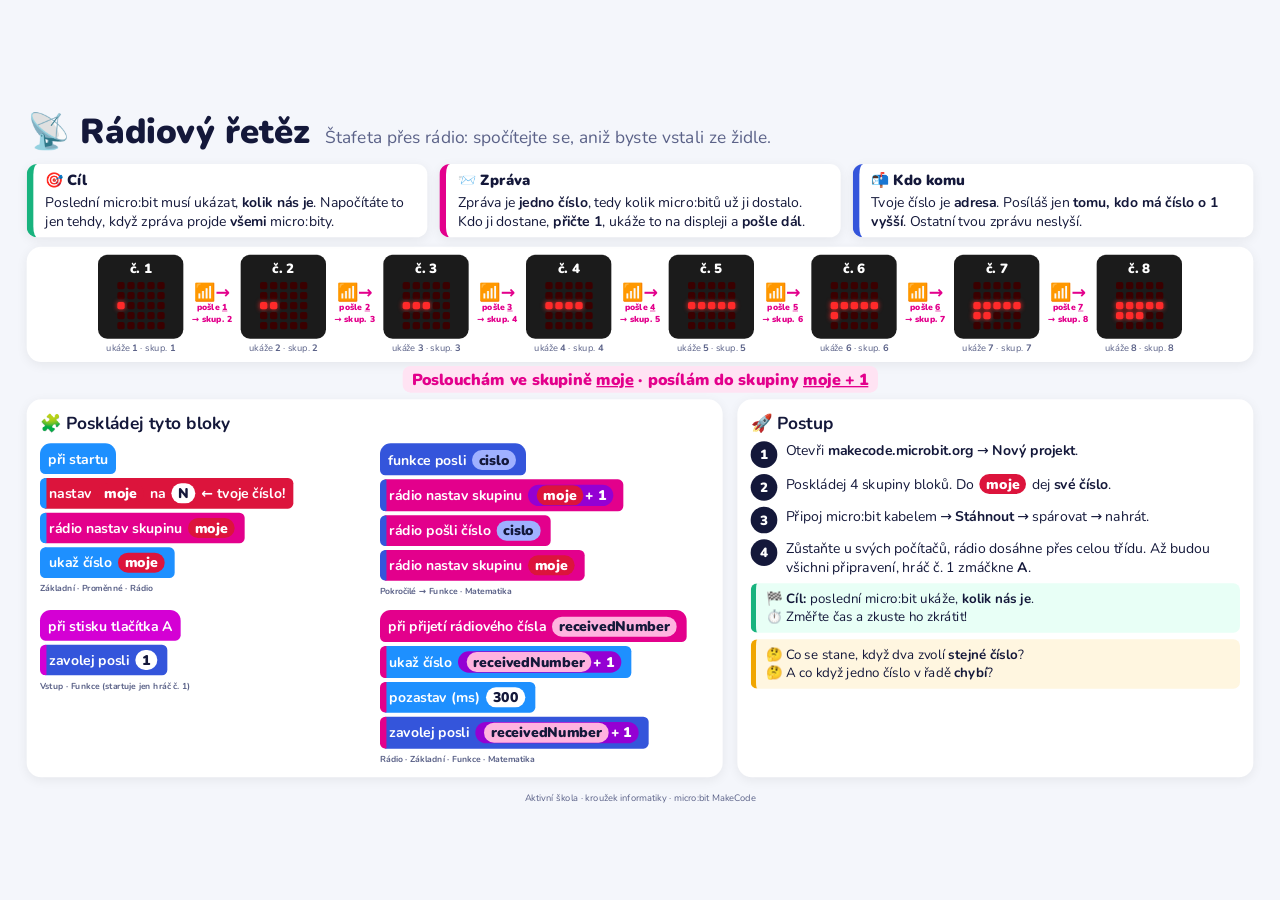
==== radiovyretez/index.html @ 9ee0bac2 "Rádiový řetěz: moje = N Co-Authored-By: Claude Opus 5.5 <noreply@anthropic.com> Claude-Session: http" ====
<!DOCTYPE html>
<html lang="cs">
<head>
<meta charset="utf-8">
<meta name="viewport" content="width=device-width, initial-scale=1">
<title>Rádiový řetěz · micro:bit · Aktivní škola</title>
<link rel="icon" href="/favicon.svg" type="image/svg+xml">
<link href="https://fonts.googleapis.com/css2?family=Nunito:wght@400;700;900&display=swap" rel="stylesheet">
<style>
:root{--bg:#f4f6fb;--ink:#14183a;--muted:#5b6288;--card:#fff;
  --basic:#1E90FF;--input:#D400D4;--radio:#E3008C;--var:#DC143C;--fn:#3455DB;--math:#9400D3}
*{box-sizing:border-box}
body{margin:0;font-family:Nunito,system-ui,sans-serif;background:var(--bg);color:var(--ink)}
.page{max-width:1500px;margin:0 auto;padding:22px 28px}
h1{font-size:46px;margin:0;font-weight:900}
.sub{font-size:22px;color:var(--muted);margin:4px 0 18px}
/* řetěz */
.chain{display:flex;align-items:center;justify-content:center;gap:6px;background:var(--card);border-radius:22px;padding:18px;box-shadow:0 4px 18px #0001;flex-wrap:wrap}
.mb{width:150px;text-align:center}
.board{background:#1b1b1b;border-radius:14px;padding:12px 10px;color:#fff}
.leds{display:grid;grid-template-columns:repeat(5,12px);gap:5px;justify-content:center;margin:6px 0}
.leds i{width:12px;height:12px;border-radius:3px;background:#3a0000}
.leds i.on{background:#ff2a2a;box-shadow:0 0 8px #ff2a2a}
.mb .no{font-weight:900;font-size:20px}
.mb .grp{font-size:15px;color:var(--muted);margin-top:4px}
.arrow{font-size:16px;font-weight:900;color:var(--radio);text-align:center;width:120px}
.arrow b{display:block;font-size:34px;line-height:1}
.rule{margin:14px 0 0;text-align:center;font-size:24px;font-weight:900}
.rule span{background:#ffe3f3;color:var(--radio);padding:4px 14px;border-radius:12px}
/* bloky */
.cols{display:grid;grid-template-columns:1.25fr 1fr;gap:22px;margin-top:20px}
.blocks{background:var(--card);border-radius:22px;padding:18px 20px;box-shadow:0 4px 18px #0001}
.blocks h2,.steps h2{margin:0 0 10px;font-size:26px}
.grid2{display:grid;grid-template-columns:1fr 1fr;gap:16px}
.stack{font-size:17px;font-weight:700;color:#fff}
.hat,.blk{display:inline-block;padding:8px 12px;border-radius:8px;margin:2px 0;white-space:nowrap}
.hat{border-radius:16px 16px 8px 8px;padding-top:10px}
.in{margin-left:18px;border-left:10px solid;padding-left:4px}
.pill{display:inline-block;background:#fff;color:var(--ink);border-radius:999px;padding:1px 10px;margin:0 3px;font-weight:900}
.pill.v{background:var(--var);color:#fff}
.pill.m{background:var(--math);color:#fff}
.cat{font-size:13px;color:var(--muted);font-weight:700;margin-top:4px}
/* kroky */
.steps{background:var(--card);border-radius:22px;padding:18px 20px;box-shadow:0 4px 18px #0001}
.step{display:flex;gap:12px;align-items:flex-start;margin:12px 0;font-size:20px}
.step .n{flex:0 0 40px;height:40px;border-radius:50%;background:var(--ink);color:#fff;font-weight:900;display:flex;align-items:center;justify-content:center;font-size:20px}
.goal{margin-top:16px;background:#e8fff6;border-left:8px solid #18b37e;padding:12px 14px;border-radius:10px;font-size:20px}
.think{margin-top:12px;background:#fff6e0;border-left:8px solid #f0a500;padding:12px 14px;border-radius:10px;font-size:19px}
footer{text-align:center;color:var(--muted);font-size:14px;margin-top:14px}
@media (max-width:1000px){.cols,.grid2{grid-template-columns:1fr}}
.three{display:grid;grid-template-columns:repeat(3,1fr);gap:14px;margin:0 0 16px}
.box{background:var(--card);border-radius:16px;padding:12px 16px;border-left:10px solid;font-size:19px;box-shadow:0 4px 18px #0001}
.bt{font-weight:900;font-size:22px;margin-bottom:4px}
@media (max-width:1000px){.three{grid-template-columns:1fr}}

/* === 16:9 plátno 1920×1080, škáluje se na okno === */
html,body{height:100%;overflow:hidden;background:var(--bg)}
.page{width:1920px;height:1080px;max-width:none;padding:26px 40px;transform-origin:0 0;position:absolute;left:0;top:0}
h1{font-size:52px;display:inline-block;margin-right:20px}
.sub{display:inline;font-size:26px}
.head{margin-bottom:14px}
.three{gap:18px;margin:0 0 14px}
.box{font-size:21px;padding:10px 18px}
.chain{flex-wrap:nowrap;padding:12px 16px;gap:4px}
.mb{width:128px}
.board{padding:8px 6px}
.leds{grid-template-columns:repeat(5,11px);gap:4px}
.leds i{width:11px;height:11px}
.mb .grp{font-size:14px}
.arrow{width:78px;font-size:13px}
.arrow b{font-size:26px}
.rule{margin:10px 0 0;font-size:24px}
.cols{margin-top:14px;grid-template-columns:1.35fr 1fr}
.stack{font-size:21px}
.hat,.blk{margin:3px 0}
.step{font-size:21px;margin:9px 0}
.goal,.think{font-size:20px;margin-top:10px;padding:10px 14px}
footer{position:absolute;bottom:8px;left:0;right:0;margin:0}
@media (max-width:1000px){.cols,.grid2,.three{grid-template-columns:auto}}
</style>
</head>
<body>
<div class="page">
  <div class="head"><h1>📡 Rádiový řetěz</h1>
  <div class="sub">Štafeta přes rádio: spočítejte se, aniž byste vstali ze židle.</div></div>
  <div class="three">
    <div class="box" style="border-color:#18b37e"><div class="bt">🎯 Cíl</div>Poslední micro:bit musí ukázat, <b>kolik nás je</b>. Napočítáte to jen tehdy, když zpráva projde <b>všemi</b> micro:bity.</div>
    <div class="box" style="border-color:var(--radio)"><div class="bt">📨 Zpráva</div>Zpráva je <b>jedno číslo</b>, tedy kolik micro:bitů už ji dostalo. Kdo ji dostane, <b>přičte 1</b>, ukáže to na displeji a <b>pošle dál</b>.</div>
    <div class="box" style="border-color:var(--fn)"><div class="bt">📬 Kdo komu</div>Tvoje číslo je <b>adresa</b>. Posíláš jen <b>tomu, kdo má číslo o 1 vyšší</b>. Ostatní tvou zprávu neslyší.</div>
  </div>

  <div class="chain" id="chain"></div>
  <div class="rule"><span>Poslouchám ve skupině <u>moje</u> · posílám do skupiny <u>moje + 1</u></span></div>

  <div class="cols">
    <div class="blocks">
      <h2>🧩 Poskládej tyto bloky</h2>
      <div class="grid2">
        <div class="stack">
          <div class="hat" style="background:var(--basic)">při startu</div><br>
          <div class="blk in" style="background:var(--var);border-color:var(--basic)">nastav <span class="pill v">moje</span> na <span class="pill">N</span> ← tvoje číslo!</div><br>
          <div class="blk in" style="background:var(--radio);border-color:var(--basic)">rádio nastav skupinu <span class="pill v">moje</span></div><br>
          <div class="blk in" style="background:var(--basic);border-color:var(--basic)">ukaž číslo <span class="pill v">moje</span></div>
          <div class="cat">Základní · Proměnné · Rádio</div>
        </div>
        <div class="stack">
          <div class="hat" style="background:var(--fn)">funkce posli <span class="pill" style="background:#9fb0ff">cislo</span></div><br>
          <div class="blk in" style="background:var(--radio);border-color:var(--fn)">rádio nastav skupinu <span class="pill m"><span class="pill v">moje</span>+ 1</span></div><br>
          <div class="blk in" style="background:var(--radio);border-color:var(--fn)">rádio pošli číslo <span class="pill" style="background:#9fb0ff">cislo</span></div><br>
          <div class="blk in" style="background:var(--radio);border-color:var(--fn)">rádio nastav skupinu <span class="pill v">moje</span></div>
          <div class="cat">Pokročilé → Funkce · Matematika</div>
        </div>
        <div class="stack">
          <div class="hat" style="background:var(--input)">při stisku tlačítka A</div><br>
          <div class="blk in" style="background:var(--fn);border-color:var(--input)">zavolej posli <span class="pill">1</span></div>
          <div class="cat">Vstup · Funkce (startuje jen hráč č. 1)</div>
        </div>
        <div class="stack">
          <div class="hat" style="background:var(--radio)">při přijetí rádiového čísla <span class="pill" style="background:#ffb3df">receivedNumber</span></div><br>
          <div class="blk in" style="background:var(--basic);border-color:var(--radio)">ukaž číslo <span class="pill m"><span class="pill" style="background:#ffb3df">receivedNumber</span>+ 1</span></div><br>
          <div class="blk in" style="background:var(--basic);border-color:var(--radio)">pozastav (ms) <span class="pill">300</span></div><br>
          <div class="blk in" style="background:var(--fn);border-color:var(--radio)">zavolej posli <span class="pill m"><span class="pill" style="background:#ffb3df">receivedNumber</span>+ 1</span></div>
          <div class="cat">Rádio · Základní · Funkce · Matematika</div>
        </div>
      </div>
    </div>

    <div class="steps">
      <h2>🚀 Postup</h2>
      <div class="step"><div class="n">1</div><div>Otevři <b>makecode.microbit.org</b> → <b>Nový projekt</b>.</div></div>
      <div class="step"><div class="n">2</div><div>Poskládej 4 skupiny bloků. Do <span class="pill v">moje</span> dej <b>své číslo</b>.</div></div>
      <div class="step"><div class="n">3</div><div>Připoj micro:bit kabelem → <b>Stáhnout</b> → spárovat → nahrát.</div></div>
      <div class="step"><div class="n">4</div><div>Zůstaňte u svých počítačů, rádio dosáhne přes celou třídu. Až budou všichni připravení, hráč č. 1 zmáčkne <b>A</b>.</div></div>
      <div class="goal">🏁 <b>Cíl:</b> poslední micro:bit ukáže, <b>kolik nás je</b>.<br>⏱️ Změřte čas a zkuste ho zkrátit!</div>
      <div class="think">🤔 Co se stane, když dva zvolí <b>stejné číslo</b>?<br>🤔 A co když jedno číslo v řadě <b>chybí</b>?</div>
    </div>
  </div>
  <footer>Aktivní škola · kroužek informatiky · micro:bit MakeCode</footer>
</div>
<script>
// řetěz: 4 micro:bity, na každém svítí jeho číslo jako počet LED
const N=8,ch=document.getElementById('chain');let h='';
for(let i=1;i<=N;i++){
  let leds='';for(let k=0;k<25;k++)leds+=`<i class="${k>=10&&k<10+i?'on':''}"></i>`;
  h+=`<div class="mb"><div class="board"><div class="no">č. ${i}</div><div class="leds">${leds}</div></div><div class="grp">ukáže <b>${i}</b> · skup. <b>${i}</b></div></div>`;
  if(i<N)h+=`<div class="arrow"><b>📶→</b>pošle <u>${i}</u><br>→ skup. ${i+1}</div>`;
}

ch.innerHTML=h;
const pg=document.querySelector('.page');
function fit(){const s=Math.min(innerWidth/1920,innerHeight/1080);pg.style.transform=`scale(${s})`;pg.style.left=((innerWidth-1920*s)/2)+'px';pg.style.top=((innerHeight-1080*s)/2)+'px';}
addEventListener('resize',fit);fit();
</script>
</body>
</html>
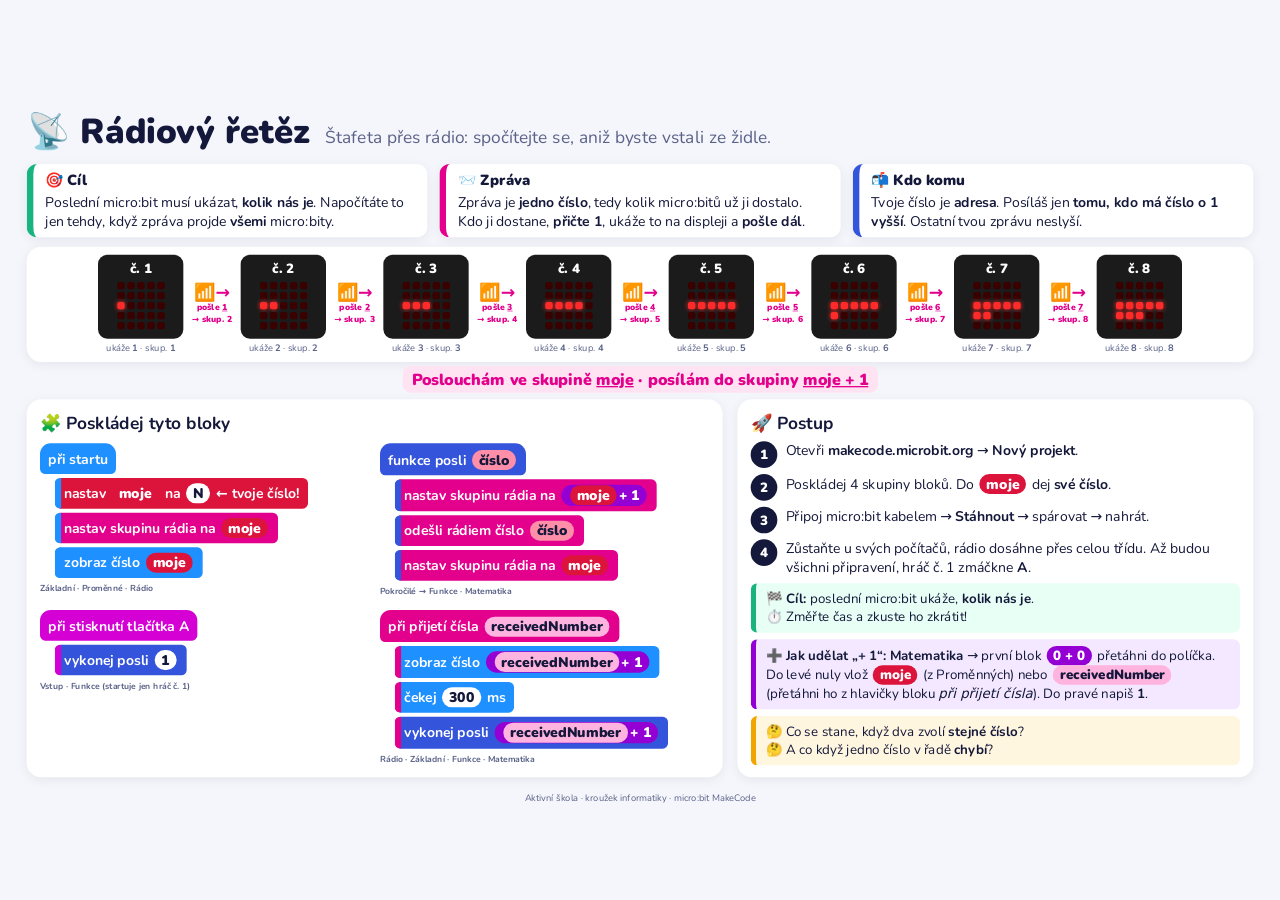
==== commit feebc2a5: "Rádiový řetěz: české popisky bloků MakeCode, nápověda +1 Co-Authored-By: Claude Opus 5.5 <noreply@an" ====
--- a/radiovyretez/index.html
+++ b/radiovyretez/index.html
@@ -73,10 +73,12 @@
 .cols{margin-top:14px;grid-template-columns:1.35fr 1fr}
 .stack{font-size:21px}
 .hat,.blk{margin:3px 0}
+.blk.in{margin-left:22px}
 .step{font-size:21px;margin:9px 0}
 .goal,.think{font-size:20px;margin-top:10px;padding:10px 14px}
 footer{position:absolute;bottom:8px;left:0;right:0;margin:0}
 @media (max-width:1000px){.cols,.grid2,.three{grid-template-columns:auto}}
+.plus{margin-top:10px;background:#f3e8ff;border-left:8px solid var(--math);padding:10px 14px;border-radius:10px;font-size:20px}
 </style>
 </head>
 <body>
@@ -99,27 +101,27 @@
         <div class="stack">
           <div class="hat" style="background:var(--basic)">při startu</div><br>
           <div class="blk in" style="background:var(--var);border-color:var(--basic)">nastav <span class="pill v">moje</span> na <span class="pill">N</span> ← tvoje číslo!</div><br>
-          <div class="blk in" style="background:var(--radio);border-color:var(--basic)">rádio nastav skupinu <span class="pill v">moje</span></div><br>
-          <div class="blk in" style="background:var(--basic);border-color:var(--basic)">ukaž číslo <span class="pill v">moje</span></div>
+          <div class="blk in" style="background:var(--radio);border-color:var(--basic)">nastav skupinu rádia na <span class="pill v">moje</span></div><br>
+          <div class="blk in" style="background:var(--basic);border-color:var(--basic)">zobraz číslo <span class="pill v">moje</span></div>
           <div class="cat">Základní · Proměnné · Rádio</div>
         </div>
         <div class="stack">
-          <div class="hat" style="background:var(--fn)">funkce posli <span class="pill" style="background:#9fb0ff">cislo</span></div><br>
-          <div class="blk in" style="background:var(--radio);border-color:var(--fn)">rádio nastav skupinu <span class="pill m"><span class="pill v">moje</span>+ 1</span></div><br>
-          <div class="blk in" style="background:var(--radio);border-color:var(--fn)">rádio pošli číslo <span class="pill" style="background:#9fb0ff">cislo</span></div><br>
-          <div class="blk in" style="background:var(--radio);border-color:var(--fn)">rádio nastav skupinu <span class="pill v">moje</span></div>
+          <div class="hat" style="background:var(--fn)">funkce posli <span class="pill" style="background:#ff8fa8">číslo</span></div><br>
+          <div class="blk in" style="background:var(--radio);border-color:var(--fn)">nastav skupinu rádia na <span class="pill m"><span class="pill v">moje</span>+ 1</span></div><br>
+          <div class="blk in" style="background:var(--radio);border-color:var(--fn)">odešli rádiem číslo <span class="pill" style="background:#ff8fa8">číslo</span></div><br>
+          <div class="blk in" style="background:var(--radio);border-color:var(--fn)">nastav skupinu rádia na <span class="pill v">moje</span></div>
           <div class="cat">Pokročilé → Funkce · Matematika</div>
         </div>
         <div class="stack">
-          <div class="hat" style="background:var(--input)">při stisku tlačítka A</div><br>
-          <div class="blk in" style="background:var(--fn);border-color:var(--input)">zavolej posli <span class="pill">1</span></div>
+          <div class="hat" style="background:var(--input)">při stisknutí tlačítka A</div><br>
+          <div class="blk in" style="background:var(--fn);border-color:var(--input)">vykonej posli <span class="pill">1</span></div>
           <div class="cat">Vstup · Funkce (startuje jen hráč č. 1)</div>
         </div>
         <div class="stack">
-          <div class="hat" style="background:var(--radio)">při přijetí rádiového čísla <span class="pill" style="background:#ffb3df">receivedNumber</span></div><br>
-          <div class="blk in" style="background:var(--basic);border-color:var(--radio)">ukaž číslo <span class="pill m"><span class="pill" style="background:#ffb3df">receivedNumber</span>+ 1</span></div><br>
-          <div class="blk in" style="background:var(--basic);border-color:var(--radio)">pozastav (ms) <span class="pill">300</span></div><br>
-          <div class="blk in" style="background:var(--fn);border-color:var(--radio)">zavolej posli <span class="pill m"><span class="pill" style="background:#ffb3df">receivedNumber</span>+ 1</span></div>
+          <div class="hat" style="background:var(--radio)">při přijetí čísla <span class="pill" style="background:#ffb3df">receivedNumber</span></div><br>
+          <div class="blk in" style="background:var(--basic);border-color:var(--radio)">zobraz číslo <span class="pill m"><span class="pill" style="background:#ffb3df">receivedNumber</span>+ 1</span></div><br>
+          <div class="blk in" style="background:var(--basic);border-color:var(--radio)">čekej <span class="pill">300</span> ms</div><br>
+          <div class="blk in" style="background:var(--fn);border-color:var(--radio)">vykonej posli <span class="pill m"><span class="pill" style="background:#ffb3df">receivedNumber</span>+ 1</span></div>
           <div class="cat">Rádio · Základní · Funkce · Matematika</div>
         </div>
       </div>
@@ -132,6 +134,7 @@
       <div class="step"><div class="n">3</div><div>Připoj micro:bit kabelem → <b>Stáhnout</b> → spárovat → nahrát.</div></div>
       <div class="step"><div class="n">4</div><div>Zůstaňte u svých počítačů, rádio dosáhne přes celou třídu. Až budou všichni připravení, hráč č. 1 zmáčkne <b>A</b>.</div></div>
       <div class="goal">🏁 <b>Cíl:</b> poslední micro:bit ukáže, <b>kolik nás je</b>.<br>⏱️ Změřte čas a zkuste ho zkrátit!</div>
+      <div class="plus"><b>➕ Jak udělat „+ 1“:</b> <b>Matematika</b> → první blok <span class="pill m">0 + 0</span> přetáhni do políčka. Do levé nuly vlož <span class="pill v">moje</span> (z Proměnných) nebo <span class="pill" style="background:#ffb3df">receivedNumber</span> (přetáhni ho z hlavičky bloku <i>při přijetí čísla</i>). Do pravé napiš <b>1</b>.</div>
       <div class="think">🤔 Co se stane, když dva zvolí <b>stejné číslo</b>?<br>🤔 A co když jedno číslo v řadě <b>chybí</b>?</div>
     </div>
   </div>
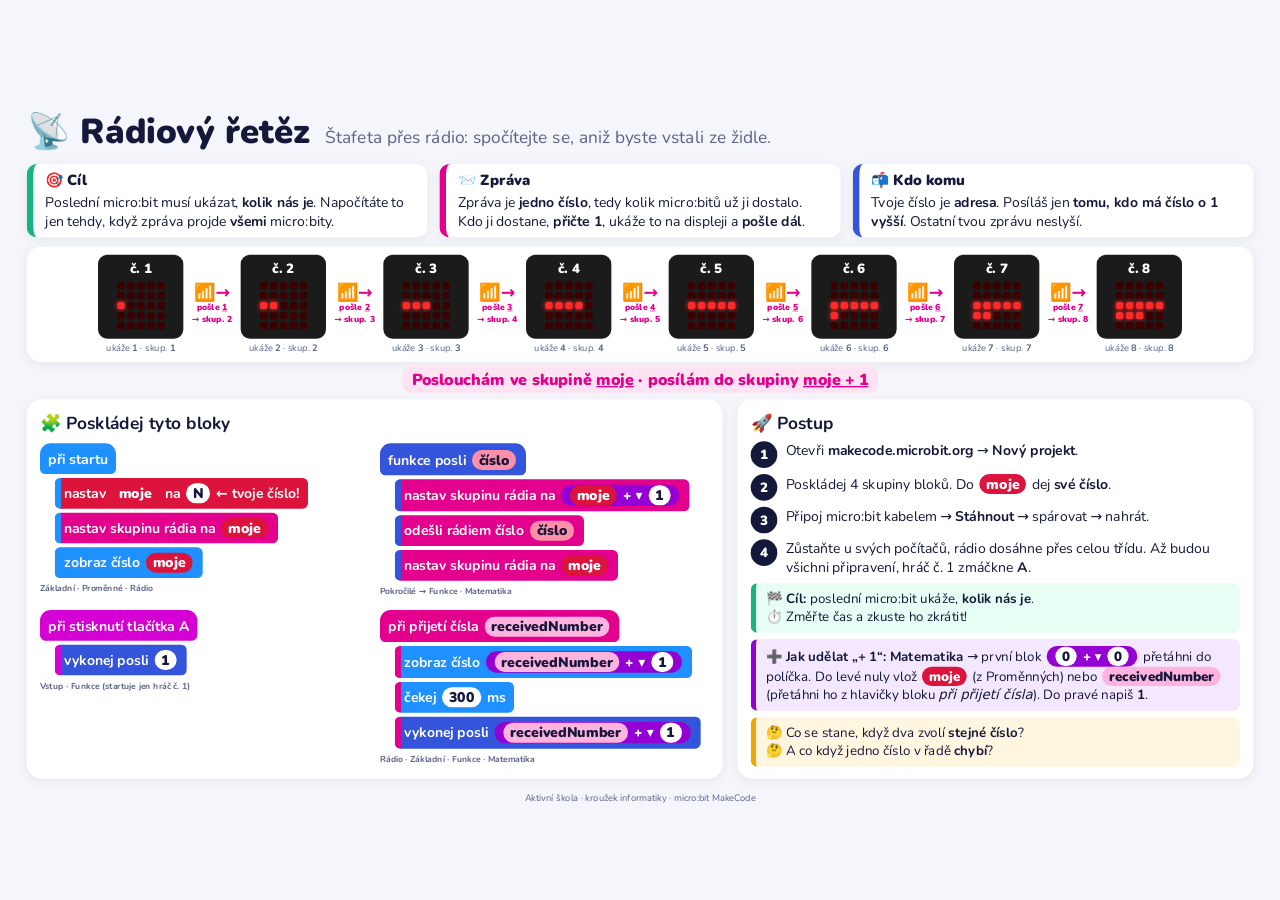
==== commit 6d2d37ea: "Rádiový řetěz: blok + jako v MakeCode Co-Authored-By: Claude Opus 5.5 <noreply@anthropic.com> Claude" ====
--- a/radiovyretez/index.html
+++ b/radiovyretez/index.html
@@ -107,7 +107,7 @@
         </div>
         <div class="stack">
           <div class="hat" style="background:var(--fn)">funkce posli <span class="pill" style="background:#ff8fa8">číslo</span></div><br>
-          <div class="blk in" style="background:var(--radio);border-color:var(--fn)">nastav skupinu rádia na <span class="pill m"><span class="pill v">moje</span>+ 1</span></div><br>
+          <div class="blk in" style="background:var(--radio);border-color:var(--fn)">nastav skupinu rádia na <span class="pill m"><span class="pill v">moje</span> + ▾ <span class="pill">1</span></span></div><br>
           <div class="blk in" style="background:var(--radio);border-color:var(--fn)">odešli rádiem číslo <span class="pill" style="background:#ff8fa8">číslo</span></div><br>
           <div class="blk in" style="background:var(--radio);border-color:var(--fn)">nastav skupinu rádia na <span class="pill v">moje</span></div>
           <div class="cat">Pokročilé → Funkce · Matematika</div>
@@ -119,9 +119,9 @@
         </div>
         <div class="stack">
           <div class="hat" style="background:var(--radio)">při přijetí čísla <span class="pill" style="background:#ffb3df">receivedNumber</span></div><br>
-          <div class="blk in" style="background:var(--basic);border-color:var(--radio)">zobraz číslo <span class="pill m"><span class="pill" style="background:#ffb3df">receivedNumber</span>+ 1</span></div><br>
+          <div class="blk in" style="background:var(--basic);border-color:var(--radio)">zobraz číslo <span class="pill m"><span class="pill" style="background:#ffb3df">receivedNumber</span> + ▾ <span class="pill">1</span></span></div><br>
           <div class="blk in" style="background:var(--basic);border-color:var(--radio)">čekej <span class="pill">300</span> ms</div><br>
-          <div class="blk in" style="background:var(--fn);border-color:var(--radio)">vykonej posli <span class="pill m"><span class="pill" style="background:#ffb3df">receivedNumber</span>+ 1</span></div>
+          <div class="blk in" style="background:var(--fn);border-color:var(--radio)">vykonej posli <span class="pill m"><span class="pill" style="background:#ffb3df">receivedNumber</span> + ▾ <span class="pill">1</span></span></div>
           <div class="cat">Rádio · Základní · Funkce · Matematika</div>
         </div>
       </div>
@@ -134,7 +134,7 @@
       <div class="step"><div class="n">3</div><div>Připoj micro:bit kabelem → <b>Stáhnout</b> → spárovat → nahrát.</div></div>
       <div class="step"><div class="n">4</div><div>Zůstaňte u svých počítačů, rádio dosáhne přes celou třídu. Až budou všichni připravení, hráč č. 1 zmáčkne <b>A</b>.</div></div>
       <div class="goal">🏁 <b>Cíl:</b> poslední micro:bit ukáže, <b>kolik nás je</b>.<br>⏱️ Změřte čas a zkuste ho zkrátit!</div>
-      <div class="plus"><b>➕ Jak udělat „+ 1“:</b> <b>Matematika</b> → první blok <span class="pill m">0 + 0</span> přetáhni do políčka. Do levé nuly vlož <span class="pill v">moje</span> (z Proměnných) nebo <span class="pill" style="background:#ffb3df">receivedNumber</span> (přetáhni ho z hlavičky bloku <i>při přijetí čísla</i>). Do pravé napiš <b>1</b>.</div>
+      <div class="plus"><b>➕ Jak udělat „+ 1“:</b> <b>Matematika</b> → první blok <span class="pill m"><span class="pill">0</span> + ▾ <span class="pill">0</span></span> přetáhni do políčka. Do levé nuly vlož <span class="pill v">moje</span> (z Proměnných) nebo <span class="pill" style="background:#ffb3df">receivedNumber</span> (přetáhni ho z hlavičky bloku <i>při přijetí čísla</i>). Do pravé napiš <b>1</b>.</div>
       <div class="think">🤔 Co se stane, když dva zvolí <b>stejné číslo</b>?<br>🤔 A co když jedno číslo v řadě <b>chybí</b>?</div>
     </div>
   </div>
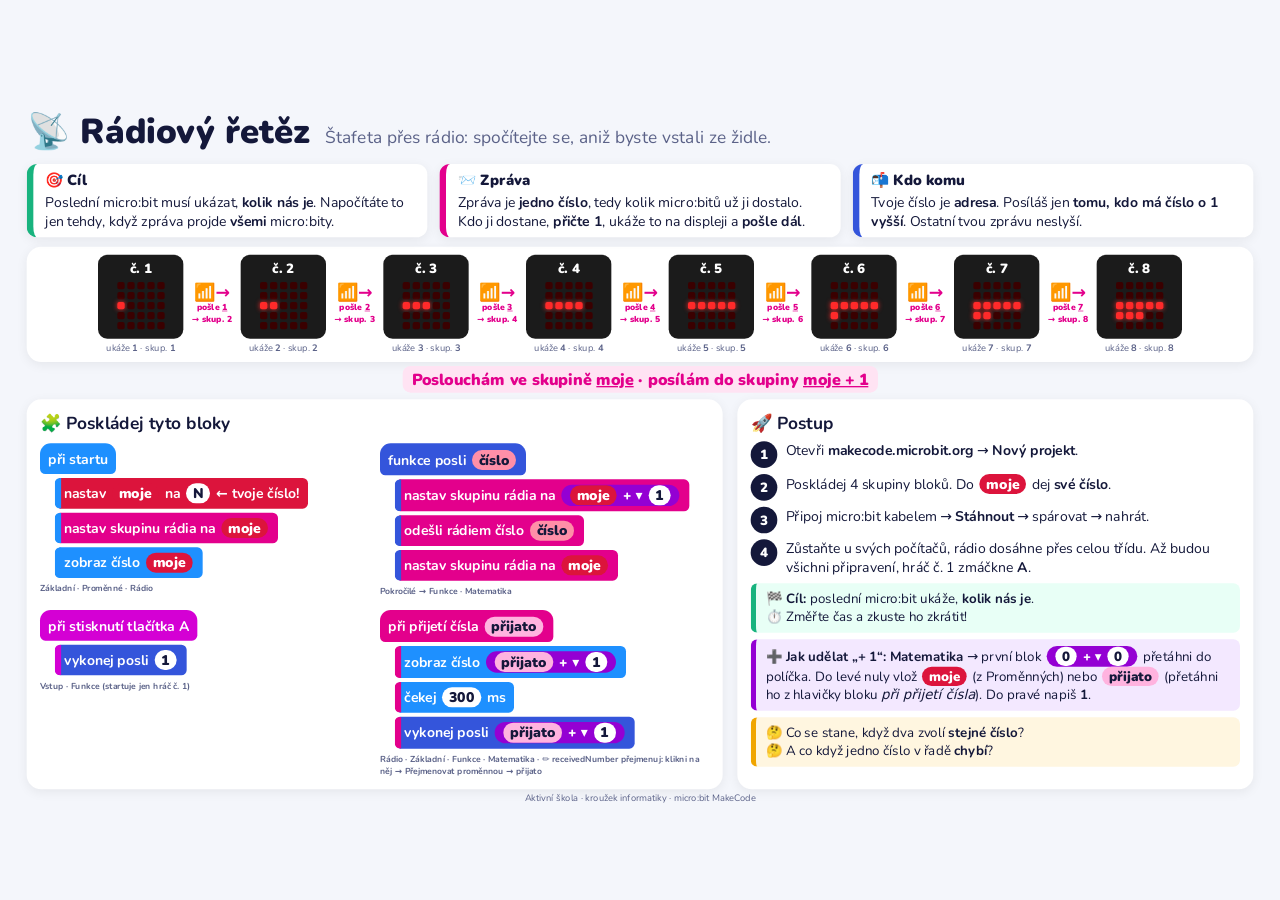
==== commit f1c3102a: "Rádiový řetěz: receivedNumber → přijato Co-Authored-By: Claude Opus 5.5 <noreply@anthropic.com> Clau" ====
--- a/radiovyretez/index.html
+++ b/radiovyretez/index.html
@@ -118,11 +118,11 @@
           <div class="cat">Vstup · Funkce (startuje jen hráč č. 1)</div>
         </div>
         <div class="stack">
-          <div class="hat" style="background:var(--radio)">při přijetí čísla <span class="pill" style="background:#ffb3df">receivedNumber</span></div><br>
-          <div class="blk in" style="background:var(--basic);border-color:var(--radio)">zobraz číslo <span class="pill m"><span class="pill" style="background:#ffb3df">receivedNumber</span> + ▾ <span class="pill">1</span></span></div><br>
+          <div class="hat" style="background:var(--radio)">při přijetí čísla <span class="pill" style="background:#ffb3df">přijato</span></div><br>
+          <div class="blk in" style="background:var(--basic);border-color:var(--radio)">zobraz číslo <span class="pill m"><span class="pill" style="background:#ffb3df">přijato</span> + ▾ <span class="pill">1</span></span></div><br>
           <div class="blk in" style="background:var(--basic);border-color:var(--radio)">čekej <span class="pill">300</span> ms</div><br>
-          <div class="blk in" style="background:var(--fn);border-color:var(--radio)">vykonej posli <span class="pill m"><span class="pill" style="background:#ffb3df">receivedNumber</span> + ▾ <span class="pill">1</span></span></div>
-          <div class="cat">Rádio · Základní · Funkce · Matematika</div>
+          <div class="blk in" style="background:var(--fn);border-color:var(--radio)">vykonej posli <span class="pill m"><span class="pill" style="background:#ffb3df">přijato</span> + ▾ <span class="pill">1</span></span></div>
+          <div class="cat">Rádio · Základní · Funkce · Matematika · ✏️ <b>receivedNumber</b> přejmenuj: klikni na něj → <b>Přejmenovat proměnnou</b> → <b>přijato</b></div>
         </div>
       </div>
     </div>
@@ -134,7 +134,7 @@
       <div class="step"><div class="n">3</div><div>Připoj micro:bit kabelem → <b>Stáhnout</b> → spárovat → nahrát.</div></div>
       <div class="step"><div class="n">4</div><div>Zůstaňte u svých počítačů, rádio dosáhne přes celou třídu. Až budou všichni připravení, hráč č. 1 zmáčkne <b>A</b>.</div></div>
       <div class="goal">🏁 <b>Cíl:</b> poslední micro:bit ukáže, <b>kolik nás je</b>.<br>⏱️ Změřte čas a zkuste ho zkrátit!</div>
-      <div class="plus"><b>➕ Jak udělat „+ 1“:</b> <b>Matematika</b> → první blok <span class="pill m"><span class="pill">0</span> + ▾ <span class="pill">0</span></span> přetáhni do políčka. Do levé nuly vlož <span class="pill v">moje</span> (z Proměnných) nebo <span class="pill" style="background:#ffb3df">receivedNumber</span> (přetáhni ho z hlavičky bloku <i>při přijetí čísla</i>). Do pravé napiš <b>1</b>.</div>
+      <div class="plus"><b>➕ Jak udělat „+ 1“:</b> <b>Matematika</b> → první blok <span class="pill m"><span class="pill">0</span> + ▾ <span class="pill">0</span></span> přetáhni do políčka. Do levé nuly vlož <span class="pill v">moje</span> (z Proměnných) nebo <span class="pill" style="background:#ffb3df">přijato</span> (přetáhni ho z hlavičky bloku <i>při přijetí čísla</i>). Do pravé napiš <b>1</b>.</div>
       <div class="think">🤔 Co se stane, když dva zvolí <b>stejné číslo</b>?<br>🤔 A co když jedno číslo v řadě <b>chybí</b>?</div>
     </div>
   </div>
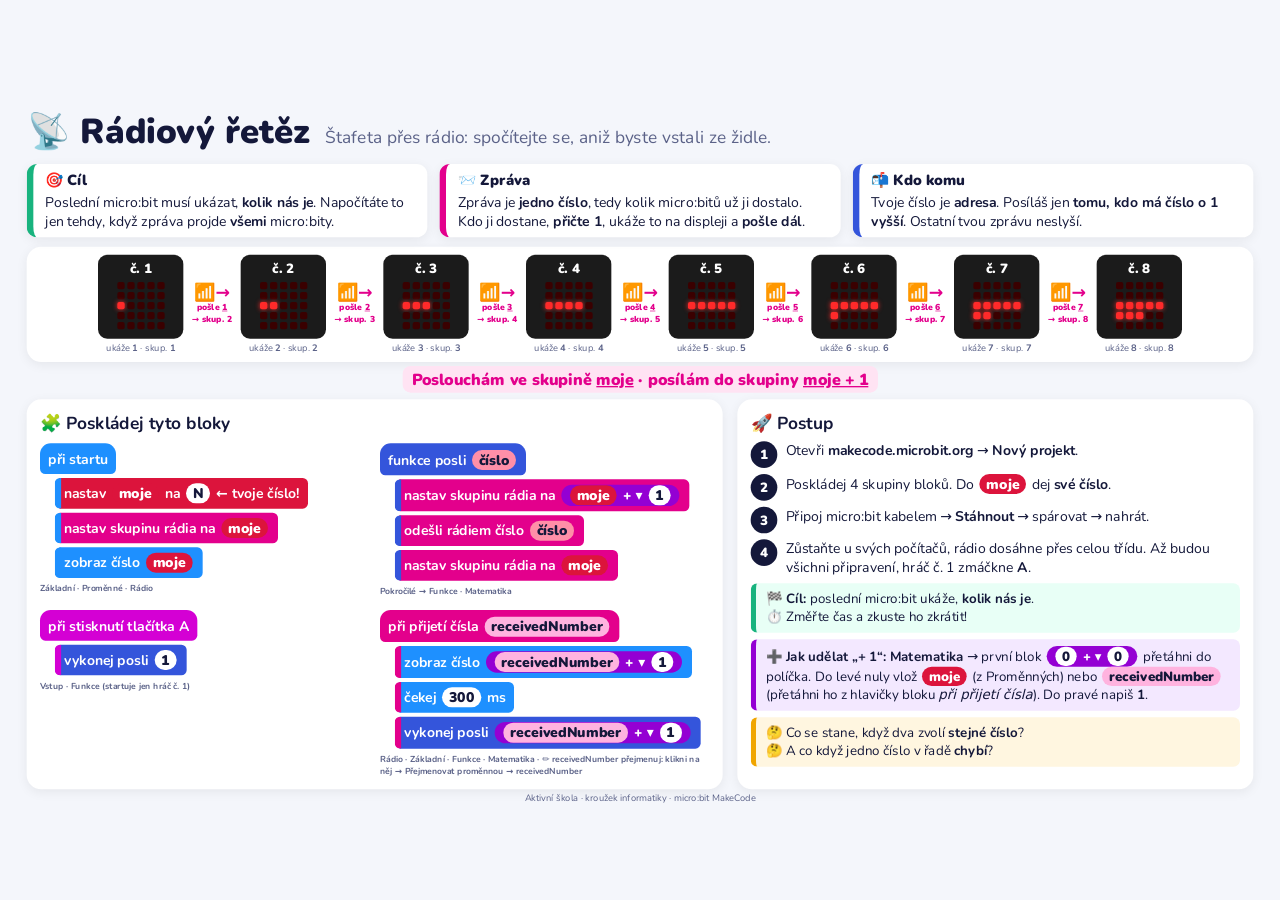
==== commit ada990b4: "Rádiový řetěz: zpět receivedNumber Co-Authored-By: Claude Opus 5.5 <noreply@anthropic.com> Claude-Se" ====
--- a/radiovyretez/index.html
+++ b/radiovyretez/index.html
@@ -118,11 +118,11 @@
           <div class="cat">Vstup · Funkce (startuje jen hráč č. 1)</div>
         </div>
         <div class="stack">
-          <div class="hat" style="background:var(--radio)">při přijetí čísla <span class="pill" style="background:#ffb3df">přijato</span></div><br>
-          <div class="blk in" style="background:var(--basic);border-color:var(--radio)">zobraz číslo <span class="pill m"><span class="pill" style="background:#ffb3df">přijato</span> + ▾ <span class="pill">1</span></span></div><br>
+          <div class="hat" style="background:var(--radio)">při přijetí čísla <span class="pill" style="background:#ffb3df">receivedNumber</span></div><br>
+          <div class="blk in" style="background:var(--basic);border-color:var(--radio)">zobraz číslo <span class="pill m"><span class="pill" style="background:#ffb3df">receivedNumber</span> + ▾ <span class="pill">1</span></span></div><br>
           <div class="blk in" style="background:var(--basic);border-color:var(--radio)">čekej <span class="pill">300</span> ms</div><br>
-          <div class="blk in" style="background:var(--fn);border-color:var(--radio)">vykonej posli <span class="pill m"><span class="pill" style="background:#ffb3df">přijato</span> + ▾ <span class="pill">1</span></span></div>
-          <div class="cat">Rádio · Základní · Funkce · Matematika · ✏️ <b>receivedNumber</b> přejmenuj: klikni na něj → <b>Přejmenovat proměnnou</b> → <b>přijato</b></div>
+          <div class="blk in" style="background:var(--fn);border-color:var(--radio)">vykonej posli <span class="pill m"><span class="pill" style="background:#ffb3df">receivedNumber</span> + ▾ <span class="pill">1</span></span></div>
+          <div class="cat">Rádio · Základní · Funkce · Matematika · ✏️ <b>receivedNumber</b> přejmenuj: klikni na něj → <b>Přejmenovat proměnnou</b> → <b>receivedNumber</b></div>
         </div>
       </div>
     </div>
@@ -134,7 +134,7 @@
       <div class="step"><div class="n">3</div><div>Připoj micro:bit kabelem → <b>Stáhnout</b> → spárovat → nahrát.</div></div>
       <div class="step"><div class="n">4</div><div>Zůstaňte u svých počítačů, rádio dosáhne přes celou třídu. Až budou všichni připravení, hráč č. 1 zmáčkne <b>A</b>.</div></div>
       <div class="goal">🏁 <b>Cíl:</b> poslední micro:bit ukáže, <b>kolik nás je</b>.<br>⏱️ Změřte čas a zkuste ho zkrátit!</div>
-      <div class="plus"><b>➕ Jak udělat „+ 1“:</b> <b>Matematika</b> → první blok <span class="pill m"><span class="pill">0</span> + ▾ <span class="pill">0</span></span> přetáhni do políčka. Do levé nuly vlož <span class="pill v">moje</span> (z Proměnných) nebo <span class="pill" style="background:#ffb3df">přijato</span> (přetáhni ho z hlavičky bloku <i>při přijetí čísla</i>). Do pravé napiš <b>1</b>.</div>
+      <div class="plus"><b>➕ Jak udělat „+ 1“:</b> <b>Matematika</b> → první blok <span class="pill m"><span class="pill">0</span> + ▾ <span class="pill">0</span></span> přetáhni do políčka. Do levé nuly vlož <span class="pill v">moje</span> (z Proměnných) nebo <span class="pill" style="background:#ffb3df">receivedNumber</span> (přetáhni ho z hlavičky bloku <i>při přijetí čísla</i>). Do pravé napiš <b>1</b>.</div>
       <div class="think">🤔 Co se stane, když dva zvolí <b>stejné číslo</b>?<br>🤔 A co když jedno číslo v řadě <b>chybí</b>?</div>
     </div>
   </div>
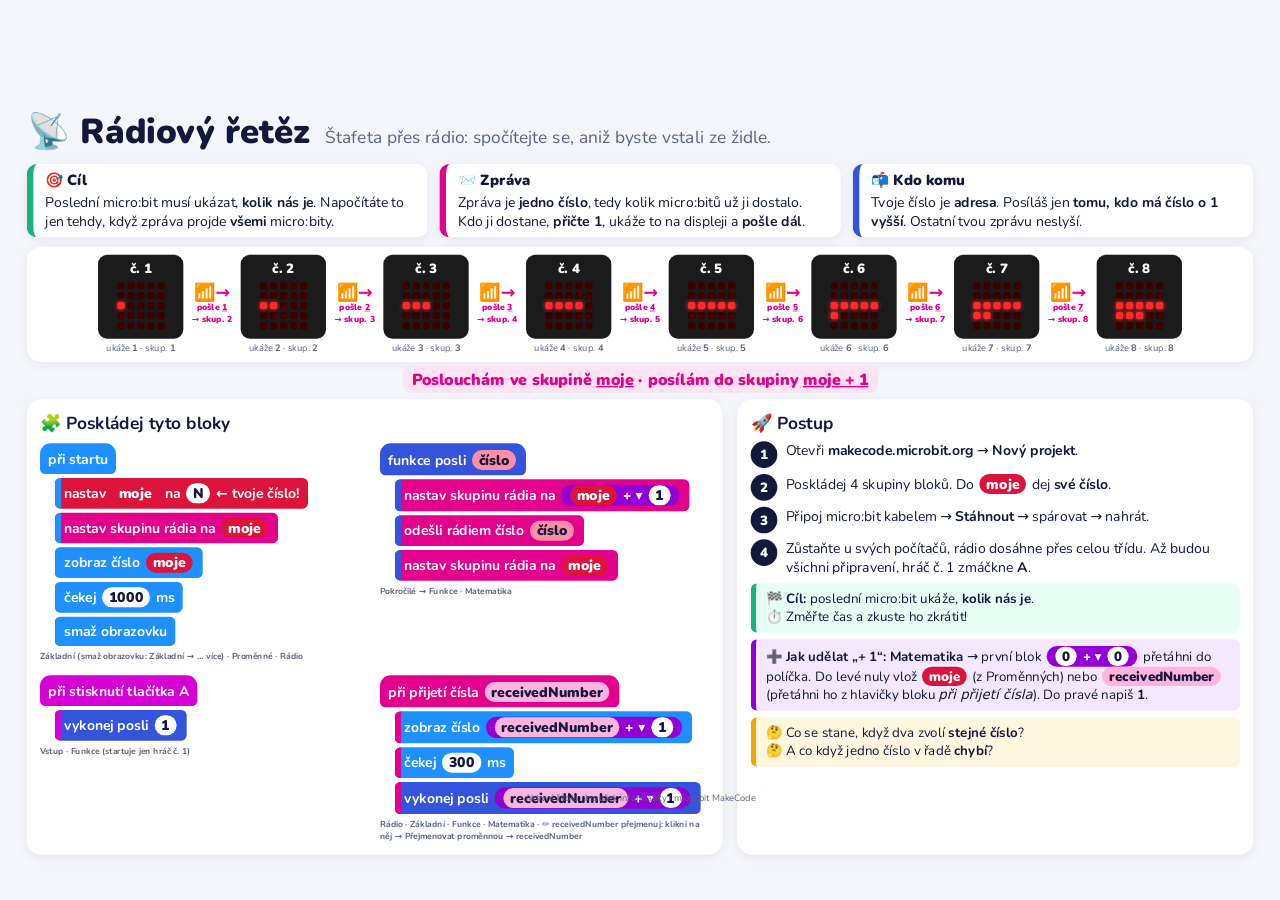
==== commit 3d9fa7f2: "Rádiový řetěz: po startu smazat displej, ať je příjem vidět Co-Authored-By: Claude Opus 5.5 <noreply" ====
--- a/radiovyretez/index.html
+++ b/radiovyretez/index.html
@@ -102,8 +102,10 @@
           <div class="hat" style="background:var(--basic)">při startu</div><br>
           <div class="blk in" style="background:var(--var);border-color:var(--basic)">nastav <span class="pill v">moje</span> na <span class="pill">N</span> ← tvoje číslo!</div><br>
           <div class="blk in" style="background:var(--radio);border-color:var(--basic)">nastav skupinu rádia na <span class="pill v">moje</span></div><br>
-          <div class="blk in" style="background:var(--basic);border-color:var(--basic)">zobraz číslo <span class="pill v">moje</span></div>
-          <div class="cat">Základní · Proměnné · Rádio</div>
+          <div class="blk in" style="background:var(--basic);border-color:var(--basic)">zobraz číslo <span class="pill v">moje</span></div><br>
+          <div class="blk in" style="background:var(--basic);border-color:var(--basic)">čekej <span class="pill">1000</span> ms</div><br>
+          <div class="blk in" style="background:var(--basic);border-color:var(--basic)">smaž obrazovku</div>
+          <div class="cat">Základní (smaž obrazovku: Základní → … více) · Proměnné · Rádio</div>
         </div>
         <div class="stack">
           <div class="hat" style="background:var(--fn)">funkce posli <span class="pill" style="background:#ff8fa8">číslo</span></div><br>
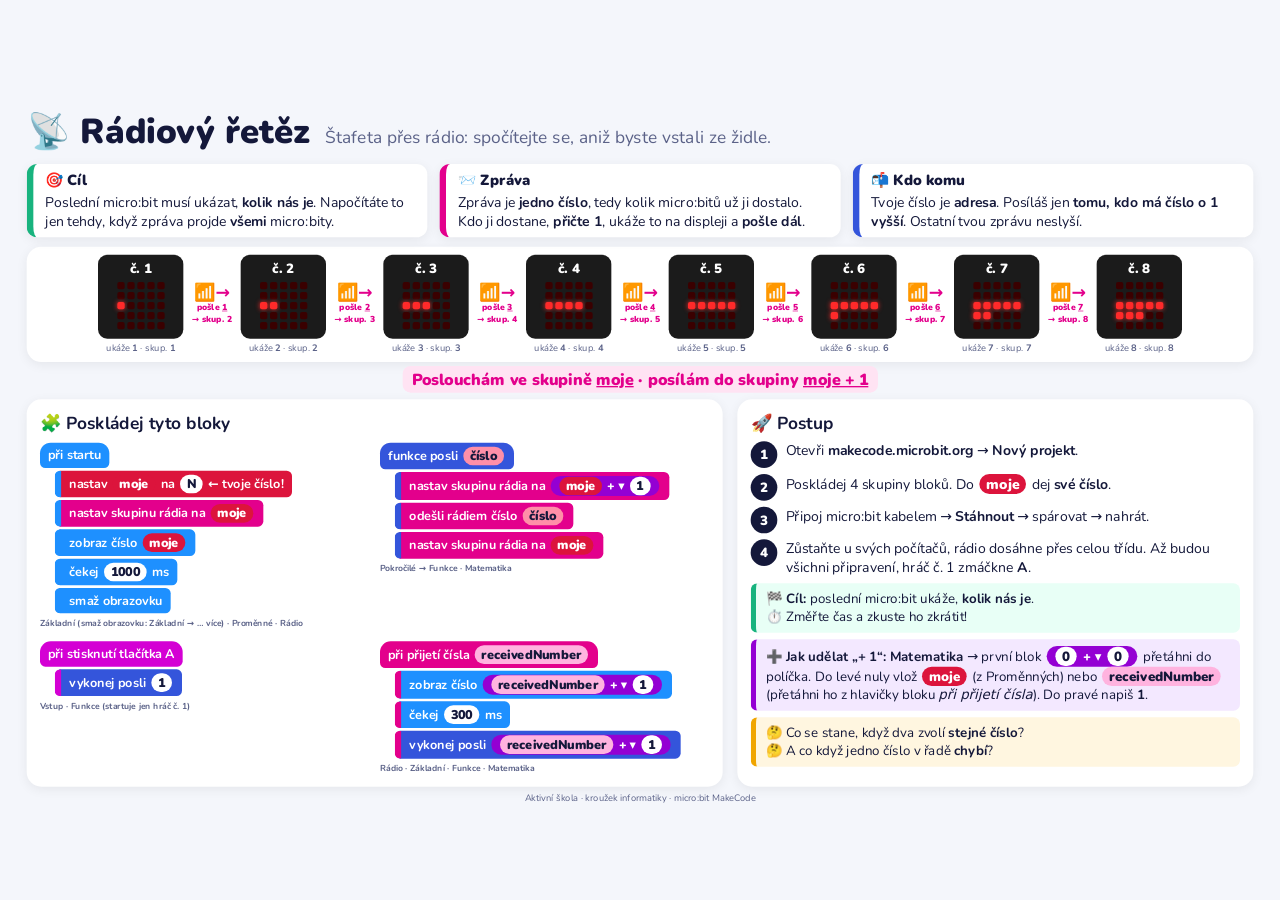
==== commit c33b53c1: "Rádiový řetěz: vejde se na 16:9, bez návodu na přejmenování Co-Authored-By: Claude Opus 5.5 <noreply" ====
--- a/radiovyretez/index.html
+++ b/radiovyretez/index.html
@@ -71,8 +71,8 @@
 .arrow b{font-size:26px}
 .rule{margin:10px 0 0;font-size:24px}
 .cols{margin-top:14px;grid-template-columns:1.35fr 1fr}
-.stack{font-size:21px}
-.hat,.blk{margin:3px 0}
+.stack{font-size:19px}
+.hat,.blk{margin:2px 0;padding:6px 12px}
 .blk.in{margin-left:22px}
 .step{font-size:21px;margin:9px 0}
 .goal,.think{font-size:20px;margin-top:10px;padding:10px 14px}
@@ -124,7 +124,7 @@
           <div class="blk in" style="background:var(--basic);border-color:var(--radio)">zobraz číslo <span class="pill m"><span class="pill" style="background:#ffb3df">receivedNumber</span> + ▾ <span class="pill">1</span></span></div><br>
           <div class="blk in" style="background:var(--basic);border-color:var(--radio)">čekej <span class="pill">300</span> ms</div><br>
           <div class="blk in" style="background:var(--fn);border-color:var(--radio)">vykonej posli <span class="pill m"><span class="pill" style="background:#ffb3df">receivedNumber</span> + ▾ <span class="pill">1</span></span></div>
-          <div class="cat">Rádio · Základní · Funkce · Matematika · ✏️ <b>receivedNumber</b> přejmenuj: klikni na něj → <b>Přejmenovat proměnnou</b> → <b>receivedNumber</b></div>
+          <div class="cat">Rádio · Základní · Funkce · Matematika</div>
         </div>
       </div>
     </div>
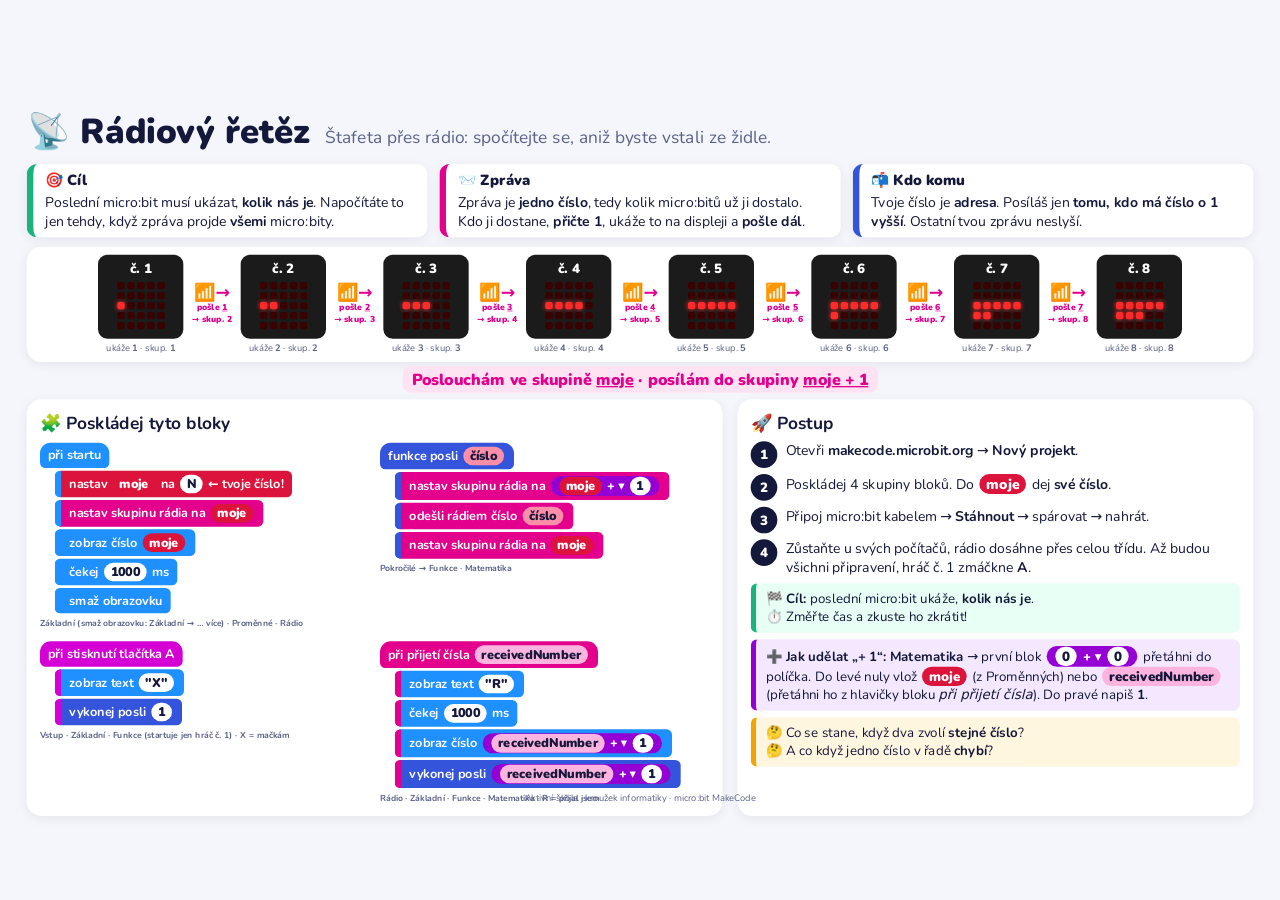
==== commit f1b992b0: "Rádiový řetěz: X při stisku, R při příjmu Co-Authored-By: Claude Opus 5.5 <noreply@anthropic.com> Cl" ====
--- a/radiovyretez/index.html
+++ b/radiovyretez/index.html
@@ -116,15 +116,17 @@
         </div>
         <div class="stack">
           <div class="hat" style="background:var(--input)">při stisknutí tlačítka A</div><br>
+          <div class="blk in" style="background:var(--basic);border-color:var(--input)">zobraz text <span class="pill">"X"</span></div><br>
           <div class="blk in" style="background:var(--fn);border-color:var(--input)">vykonej posli <span class="pill">1</span></div>
-          <div class="cat">Vstup · Funkce (startuje jen hráč č. 1)</div>
+          <div class="cat">Vstup · Základní · Funkce (startuje jen hráč č. 1) · X = mačkám</div>
         </div>
         <div class="stack">
           <div class="hat" style="background:var(--radio)">při přijetí čísla <span class="pill" style="background:#ffb3df">receivedNumber</span></div><br>
+          <div class="blk in" style="background:var(--basic);border-color:var(--radio)">zobraz text <span class="pill">"R"</span></div><br>
+          <div class="blk in" style="background:var(--basic);border-color:var(--radio)">čekej <span class="pill">1000</span> ms</div><br>
           <div class="blk in" style="background:var(--basic);border-color:var(--radio)">zobraz číslo <span class="pill m"><span class="pill" style="background:#ffb3df">receivedNumber</span> + ▾ <span class="pill">1</span></span></div><br>
-          <div class="blk in" style="background:var(--basic);border-color:var(--radio)">čekej <span class="pill">300</span> ms</div><br>
           <div class="blk in" style="background:var(--fn);border-color:var(--radio)">vykonej posli <span class="pill m"><span class="pill" style="background:#ffb3df">receivedNumber</span> + ▾ <span class="pill">1</span></span></div>
-          <div class="cat">Rádio · Základní · Funkce · Matematika</div>
+          <div class="cat">Rádio · Základní · Funkce · Matematika · R = přijal jsem</div>
         </div>
       </div>
     </div>
